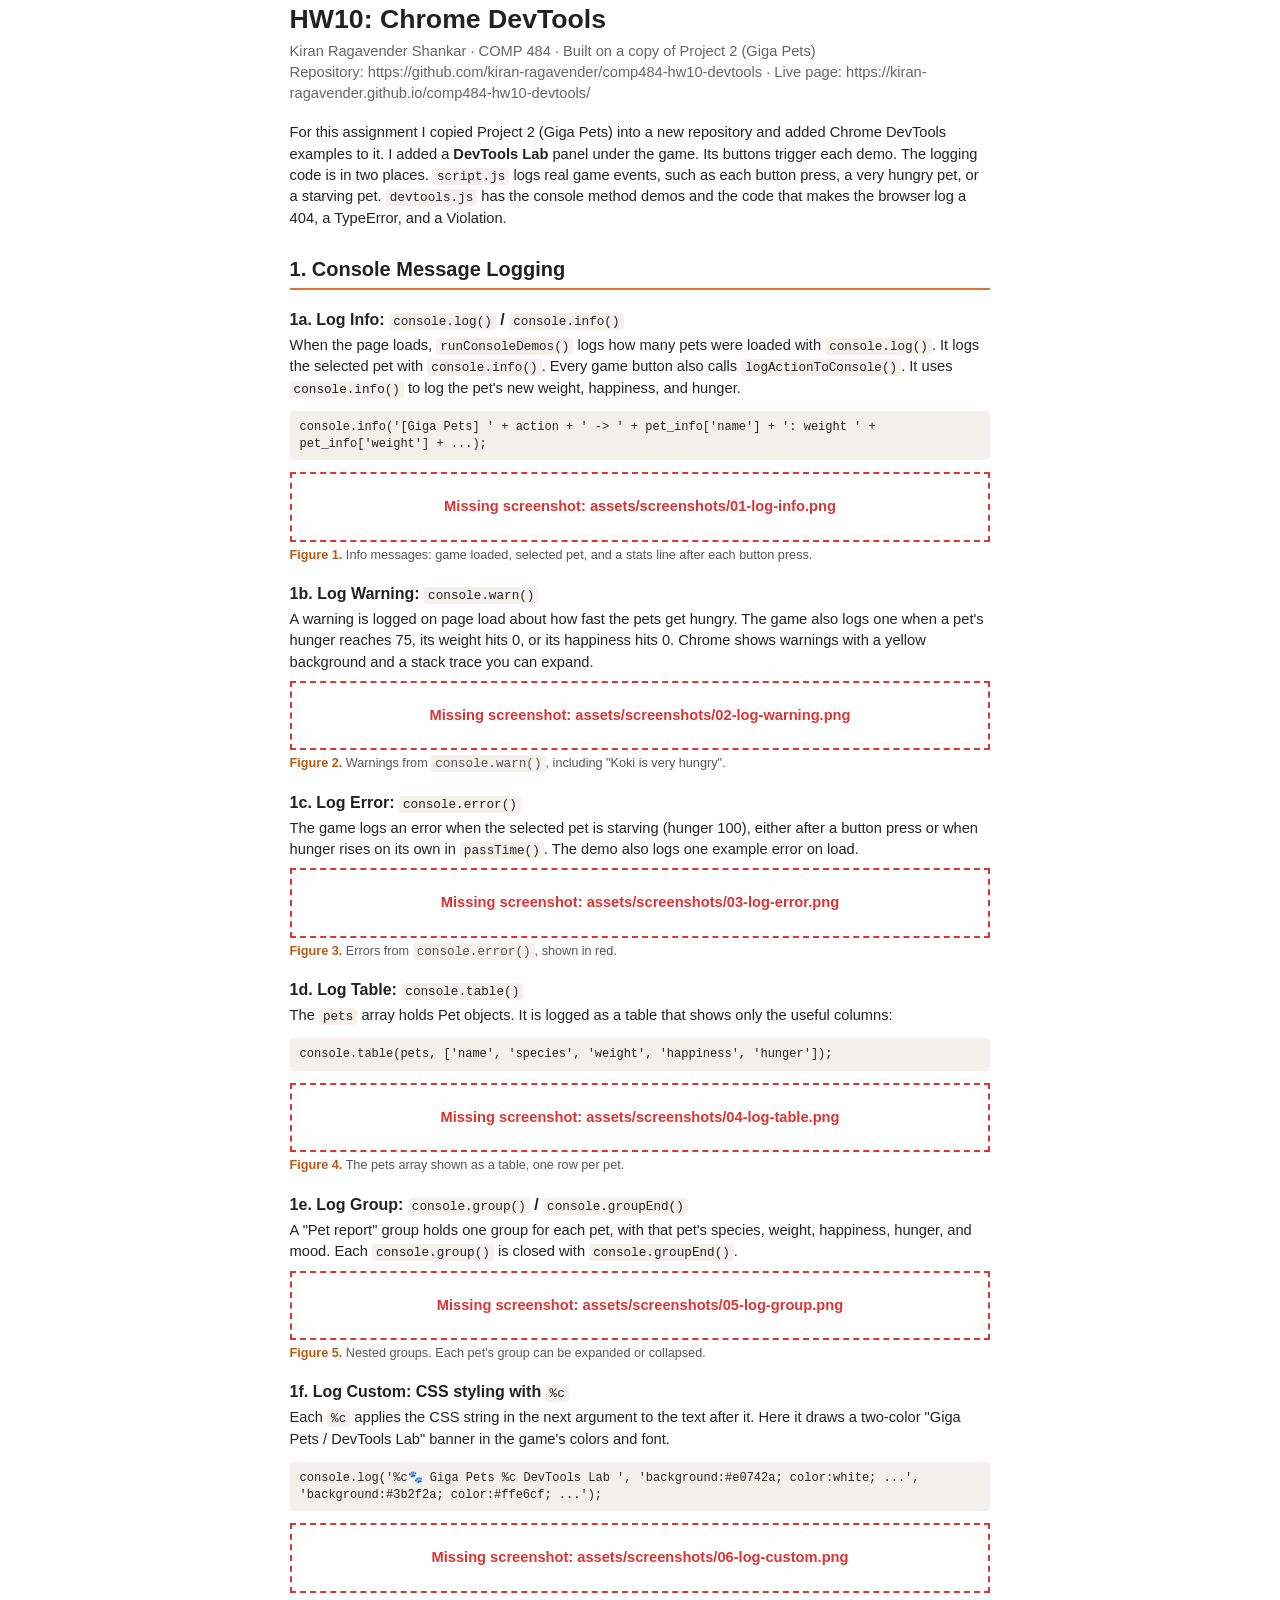
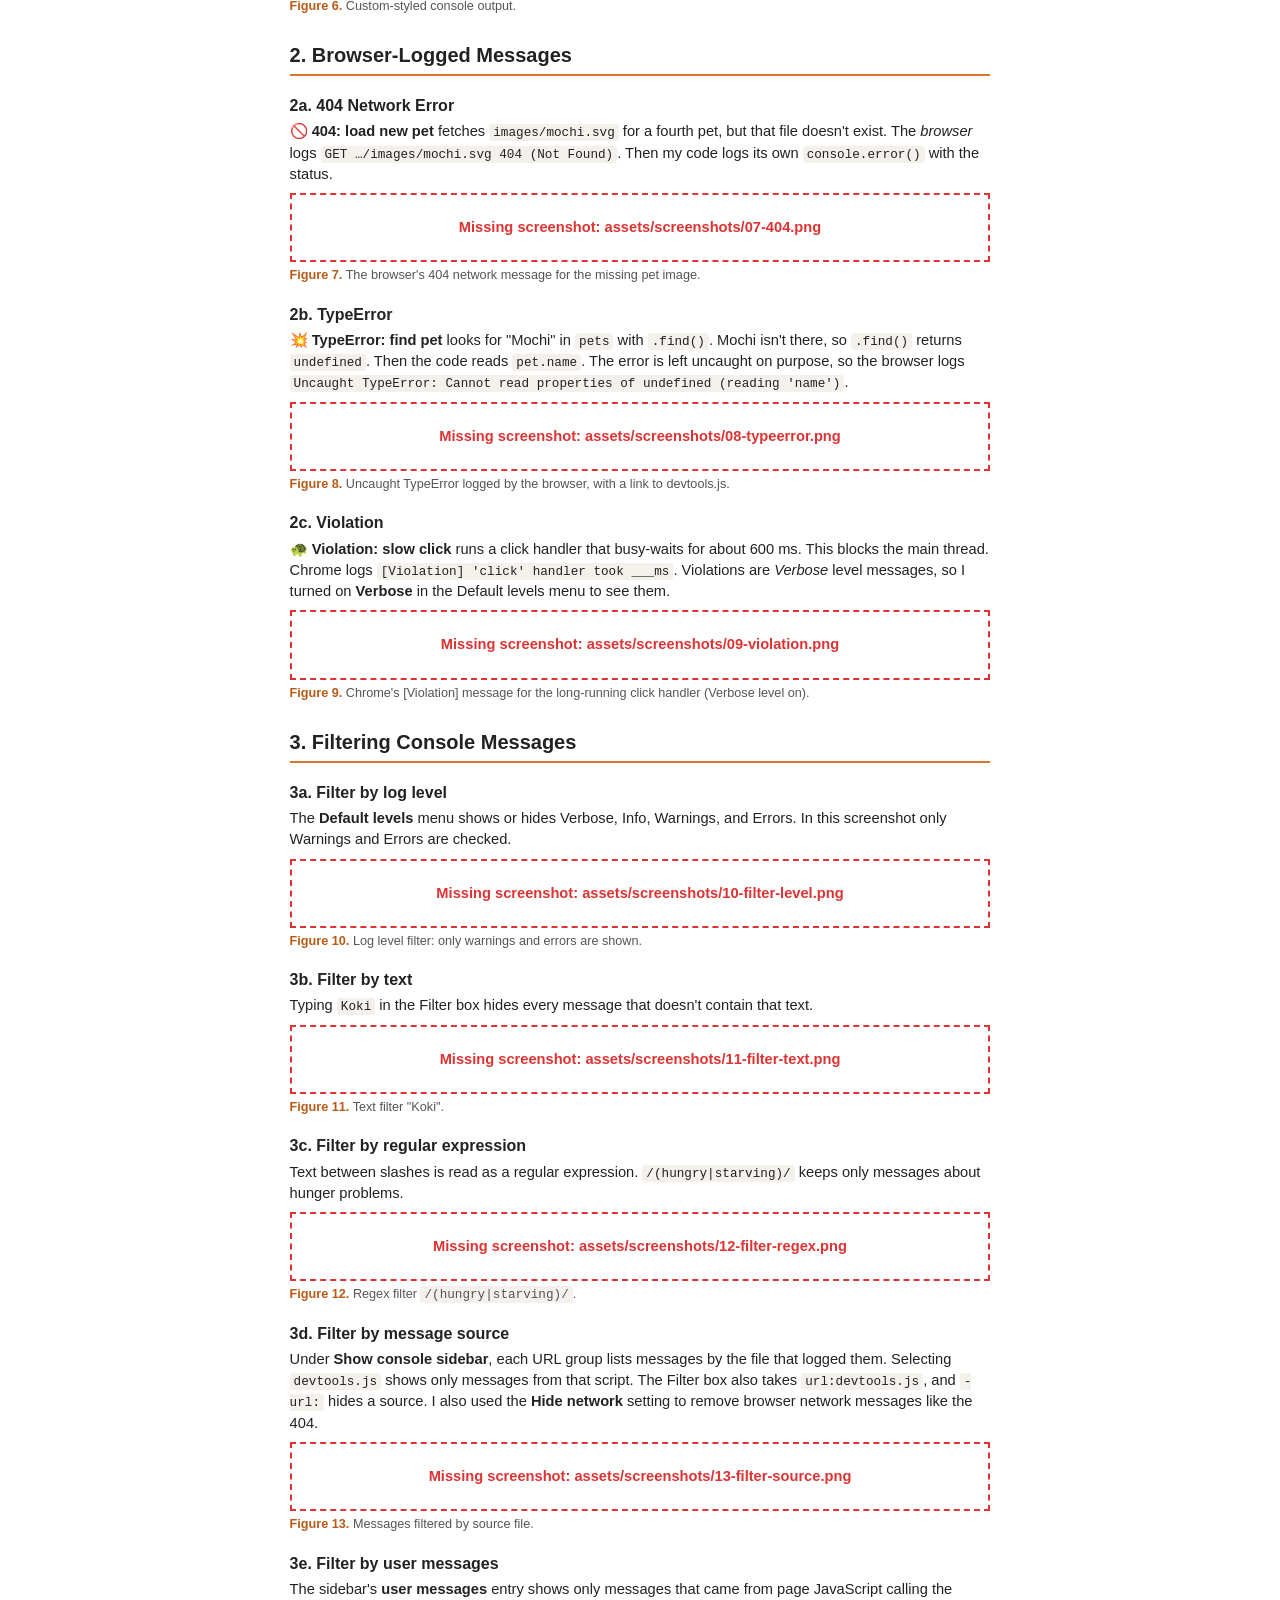
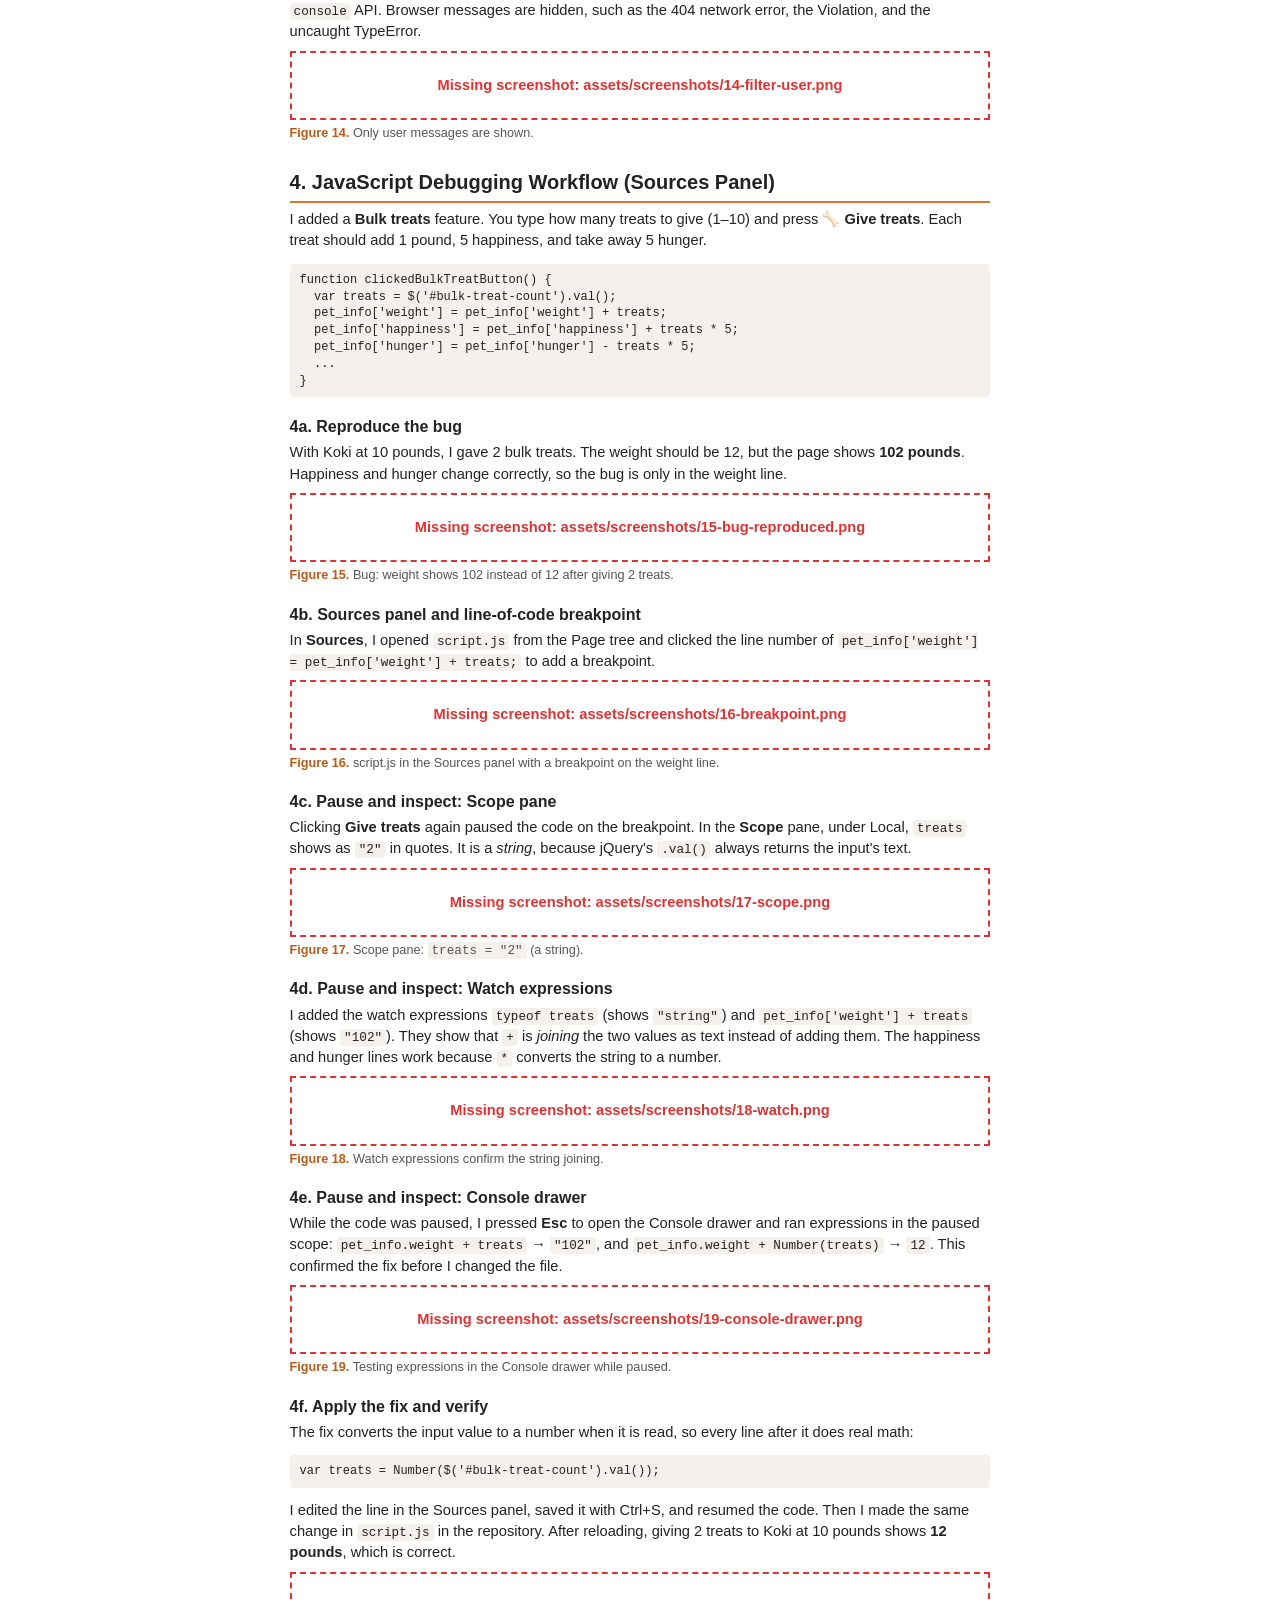
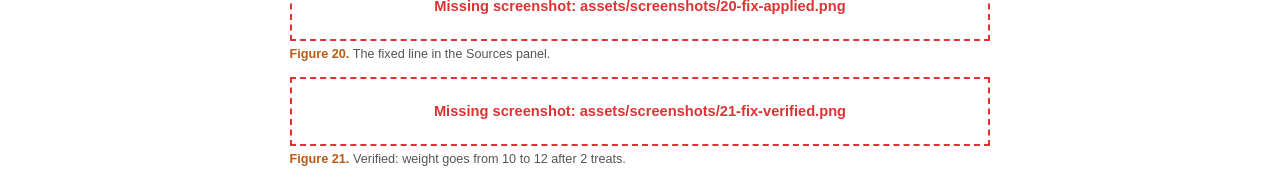
==== assets/hw10-report.html @ 225e3720 "Add Chrome DevTools console demos, browser-logged errors, and a debugging exercise" ====
<!DOCTYPE html>
<html lang="en">
<head>
<meta charset="utf-8">
<title>HW10 Chrome DevTools: Giga Pets</title>
<style>
  @page { size: letter; margin: 0.6in; }
  body { font: 11pt/1.45 "Segoe UI", Arial, sans-serif; color: #222; max-width: 7.3in; margin: 0 auto; }
  h1 { font-size: 20pt; margin: 0 0 2px; }
  .meta { color: #666; margin: 0 0 18px; }
  h2 { font-size: 15pt; margin: 26px 0 6px; padding-bottom: 4px; border-bottom: 2px solid #e0742a; break-after: avoid; }
  h3 { font-size: 12pt; margin: 18px 0 4px; break-after: avoid; }
  p, li { margin: 4px 0; }
  code { font: 9.5pt Consolas, monospace; background: #f4f0ec; padding: 1px 4px; border-radius: 3px; }
  pre { font: 9pt/1.4 Consolas, monospace; background: #f4f0ec; padding: 8px 10px; border-radius: 4px; white-space: pre-wrap; break-inside: avoid; }
  figure { margin: 8px 0 14px; break-inside: avoid; }
  figure img { display: block; max-width: 100%; max-height: 5.2in; border: 1px solid #bbb; }
  figcaption { font-size: 9.5pt; color: #555; margin-top: 4px; }
  figcaption b { color: #b95a17; }
  .missing { padding: 22px; border: 2px dashed #d33; color: #d33; font-weight: 600; text-align: center; }
  table { border-collapse: collapse; font-size: 10pt; }
  td, th { border: 1px solid #ccc; padding: 3px 8px; text-align: left; }
</style>
</head>
<body>

<h1>HW10: Chrome DevTools</h1>
<p class="meta">Kiran Ragavender Shankar · COMP 484 · Built on a copy of Project 2 (Giga Pets)<br>
Repository: https://github.com/kiran-ragavender/comp484-hw10-devtools ·
Live page: https://kiran-ragavender.github.io/comp484-hw10-devtools/</p>

<p>For this assignment I copied Project 2 (Giga Pets) into a new repository and added Chrome DevTools examples to it.
I added a <b>DevTools Lab</b> panel under the game. Its buttons trigger each demo.
The logging code is in two places. <code>script.js</code> logs real game events, such as each button press, a very hungry pet, or a starving pet.
<code>devtools.js</code> has the console method demos and the code that makes the browser log a 404, a TypeError, and a Violation.</p>

<!-- ============================================================ -->
<h2>1. Console Message Logging</h2>

<h3>1a. Log Info: <code>console.log()</code> / <code>console.info()</code></h3>
<p>When the page loads, <code>runConsoleDemos()</code> logs how many pets were loaded with <code>console.log()</code>. It logs the selected pet with <code>console.info()</code>.
Every game button also calls <code>logActionToConsole()</code>. It uses <code>console.info()</code> to log the pet's new weight, happiness, and hunger.</p>
<pre>console.info('[Giga Pets] ' + action + ' -&gt; ' + pet_info['name'] + ': weight ' + pet_info['weight'] + ...);</pre>
<figure><img src="screenshots/01-log-info.png"><figcaption><b>Figure 1.</b> Info messages: game loaded, selected pet, and a stats line after each button press.</figcaption></figure>

<h3>1b. Log Warning: <code>console.warn()</code></h3>
<p>A warning is logged on page load about how fast the pets get hungry. The game also logs one when a pet's hunger reaches 75, its weight hits 0, or its happiness hits 0.
Chrome shows warnings with a yellow background and a stack trace you can expand.</p>
<figure><img src="screenshots/02-log-warning.png"><figcaption><b>Figure 2.</b> Warnings from <code>console.warn()</code>, including "Koki is very hungry".</figcaption></figure>

<h3>1c. Log Error: <code>console.error()</code></h3>
<p>The game logs an error when the selected pet is starving (hunger 100), either after a button press or when hunger rises on its own in <code>passTime()</code>.
The demo also logs one example error on load.</p>
<figure><img src="screenshots/03-log-error.png"><figcaption><b>Figure 3.</b> Errors from <code>console.error()</code>, shown in red.</figcaption></figure>

<h3>1d. Log Table: <code>console.table()</code></h3>
<p>The <code>pets</code> array holds Pet objects. It is logged as a table that shows only the useful columns:</p>
<pre>console.table(pets, ['name', 'species', 'weight', 'happiness', 'hunger']);</pre>
<figure><img src="screenshots/04-log-table.png"><figcaption><b>Figure 4.</b> The pets array shown as a table, one row per pet.</figcaption></figure>

<h3>1e. Log Group: <code>console.group()</code> / <code>console.groupEnd()</code></h3>
<p>A "Pet report" group holds one group for each pet, with that pet's species, weight, happiness, hunger, and mood. Each <code>console.group()</code> is closed with <code>console.groupEnd()</code>.</p>
<figure><img src="screenshots/05-log-group.png"><figcaption><b>Figure 5.</b> Nested groups. Each pet's group can be expanded or collapsed.</figcaption></figure>

<h3>1f. Log Custom: CSS styling with <code>%c</code></h3>
<p>Each <code>%c</code> applies the CSS string in the next argument to the text after it. Here it draws a two-color "Giga Pets / DevTools Lab" banner in the game's colors and font.</p>
<pre>console.log('%c🐾 Giga Pets %c DevTools Lab ', 'background:#e0742a; color:white; ...', 'background:#3b2f2a; color:#ffe6cf; ...');</pre>
<figure><img src="screenshots/06-log-custom.png"><figcaption><b>Figure 6.</b> Custom-styled console output.</figcaption></figure>

<!-- ============================================================ -->
<h2>2. Browser-Logged Messages</h2>

<h3>2a. 404 Network Error</h3>
<p><b>🚫 404: load new pet</b> fetches <code>images/mochi.svg</code> for a fourth pet, but that file doesn't exist.
The <i>browser</i> logs <code>GET …/images/mochi.svg 404 (Not Found)</code>. Then my code logs its own <code>console.error()</code> with the status.</p>
<figure><img src="screenshots/07-404.png"><figcaption><b>Figure 7.</b> The browser's 404 network message for the missing pet image.</figcaption></figure>

<h3>2b. TypeError</h3>
<p><b>💥 TypeError: find pet</b> looks for "Mochi" in <code>pets</code> with <code>.find()</code>. Mochi isn't there, so <code>.find()</code> returns <code>undefined</code>.
Then the code reads <code>pet.name</code>. The error is left uncaught on purpose, so the browser logs
<code>Uncaught TypeError: Cannot read properties of undefined (reading 'name')</code>.</p>
<figure><img src="screenshots/08-typeerror.png"><figcaption><b>Figure 8.</b> Uncaught TypeError logged by the browser, with a link to devtools.js.</figcaption></figure>

<h3>2c. Violation</h3>
<p><b>🐢 Violation: slow click</b> runs a click handler that busy-waits for about 600 ms. This blocks the main thread.
Chrome logs <code>[Violation] 'click' handler took ___ms</code>.
Violations are <i>Verbose</i> level messages, so I turned on <b>Verbose</b> in the Default levels menu to see them.</p>
<figure><img src="screenshots/09-violation.png"><figcaption><b>Figure 9.</b> Chrome's [Violation] message for the long-running click handler (Verbose level on).</figcaption></figure>

<!-- ============================================================ -->
<h2>3. Filtering Console Messages</h2>

<h3>3a. Filter by log level</h3>
<p>The <b>Default levels</b> menu shows or hides Verbose, Info, Warnings, and Errors. In this screenshot only Warnings and Errors are checked.</p>
<figure><img src="screenshots/10-filter-level.png"><figcaption><b>Figure 10.</b> Log level filter: only warnings and errors are shown.</figcaption></figure>

<h3>3b. Filter by text</h3>
<p>Typing <code>Koki</code> in the Filter box hides every message that doesn't contain that text.</p>
<figure><img src="screenshots/11-filter-text.png"><figcaption><b>Figure 11.</b> Text filter "Koki".</figcaption></figure>

<h3>3c. Filter by regular expression</h3>
<p>Text between slashes is read as a regular expression. <code>/(hungry|starving)/</code> keeps only messages about hunger problems.</p>
<figure><img src="screenshots/12-filter-regex.png"><figcaption><b>Figure 12.</b> Regex filter <code>/(hungry|starving)/</code>.</figcaption></figure>

<h3>3d. Filter by message source</h3>
<p>Under <b>Show console sidebar</b>, each URL group lists messages by the file that logged them. Selecting <code>devtools.js</code> shows only messages from that script.
The Filter box also takes <code>url:devtools.js</code>, and <code>-url:</code> hides a source.
I also used the <b>Hide network</b> setting to remove browser network messages like the 404.</p>
<figure><img src="screenshots/13-filter-source.png"><figcaption><b>Figure 13.</b> Messages filtered by source file.</figcaption></figure>

<h3>3e. Filter by user messages</h3>
<p>The sidebar's <b>user messages</b> entry shows only messages that came from page JavaScript calling the <code>console</code> API. Browser messages are hidden, such as the 404 network error, the Violation, and the uncaught TypeError.</p>
<figure><img src="screenshots/14-filter-user.png"><figcaption><b>Figure 14.</b> Only user messages are shown.</figcaption></figure>

<!-- ============================================================ -->
<h2>4. JavaScript Debugging Workflow (Sources Panel)</h2>

<p>I added a <b>Bulk treats</b> feature. You type how many treats to give (1–10) and press <b>🦴 Give treats</b>.
Each treat should add 1 pound, 5 happiness, and take away 5 hunger.</p>
<pre>function clickedBulkTreatButton() {
  var treats = $('#bulk-treat-count').val();
  pet_info['weight'] = pet_info['weight'] + treats;
  pet_info['happiness'] = pet_info['happiness'] + treats * 5;
  pet_info['hunger'] = pet_info['hunger'] - treats * 5;
  ...
}</pre>

<h3>4a. Reproduce the bug</h3>
<p>With Koki at 10 pounds, I gave 2 bulk treats. The weight should be 12, but the page shows <b>102 pounds</b>.
Happiness and hunger change correctly, so the bug is only in the weight line.</p>
<figure><img src="screenshots/15-bug-reproduced.png"><figcaption><b>Figure 15.</b> Bug: weight shows 102 instead of 12 after giving 2 treats.</figcaption></figure>

<h3>4b. Sources panel and line-of-code breakpoint</h3>
<p>In <b>Sources</b>, I opened <code>script.js</code> from the Page tree and clicked the line number of
<code>pet_info['weight'] = pet_info['weight'] + treats;</code> to add a breakpoint.</p>
<figure><img src="screenshots/16-breakpoint.png"><figcaption><b>Figure 16.</b> script.js in the Sources panel with a breakpoint on the weight line.</figcaption></figure>

<h3>4c. Pause and inspect: Scope pane</h3>
<p>Clicking <b>Give treats</b> again paused the code on the breakpoint. In the <b>Scope</b> pane, under Local, <code>treats</code> shows as <code>"2"</code> in quotes.
It is a <i>string</i>, because jQuery's <code>.val()</code> always returns the input's text.</p>
<figure><img src="screenshots/17-scope.png"><figcaption><b>Figure 17.</b> Scope pane: <code>treats = "2"</code> (a string).</figcaption></figure>

<h3>4d. Pause and inspect: Watch expressions</h3>
<p>I added the watch expressions <code>typeof treats</code> (shows <code>"string"</code>) and <code>pet_info['weight'] + treats</code> (shows <code>"102"</code>).
They show that <code>+</code> is <i>joining</i> the two values as text instead of adding them.
The happiness and hunger lines work because <code>*</code> converts the string to a number.</p>
<figure><img src="screenshots/18-watch.png"><figcaption><b>Figure 18.</b> Watch expressions confirm the string joining.</figcaption></figure>

<h3>4e. Pause and inspect: Console drawer</h3>
<p>While the code was paused, I pressed <b>Esc</b> to open the Console drawer and ran expressions in the paused scope:
<code>pet_info.weight + treats</code> → <code>"102"</code>, and <code>pet_info.weight + Number(treats)</code> → <code>12</code>. This confirmed the fix before I changed the file.</p>
<figure><img src="screenshots/19-console-drawer.png"><figcaption><b>Figure 19.</b> Testing expressions in the Console drawer while paused.</figcaption></figure>

<h3>4f. Apply the fix and verify</h3>
<p>The fix converts the input value to a number when it is read, so every line after it does real math:</p>
<pre>var treats = Number($('#bulk-treat-count').val());</pre>
<p>I edited the line in the Sources panel, saved it with Ctrl+S, and resumed the code. Then I made the same change in <code>script.js</code> in the repository.
After reloading, giving 2 treats to Koki at 10 pounds shows <b>12 pounds</b>, which is correct.</p>
<figure><img src="screenshots/20-fix-applied.png"><figcaption><b>Figure 20.</b> The fixed line in the Sources panel.</figcaption></figure>
<figure><img src="screenshots/21-fix-verified.png"><figcaption><b>Figure 21.</b> Verified: weight goes from 10 to 12 after 2 treats.</figcaption></figure>

<script>
  // Shows a red box in place of any screenshot that hasn't been added yet
  document.querySelectorAll('figure img').forEach(function (img) {
    function markMissing() {
      var box = document.createElement('div');
      box.className = 'missing';
      box.textContent = 'Missing screenshot: assets/' + img.getAttribute('src');
      img.replaceWith(box);
    }
    if (img.complete && img.naturalWidth === 0) markMissing();
    else img.addEventListener('error', markMissing);
  });
</script>
</body>
</html>
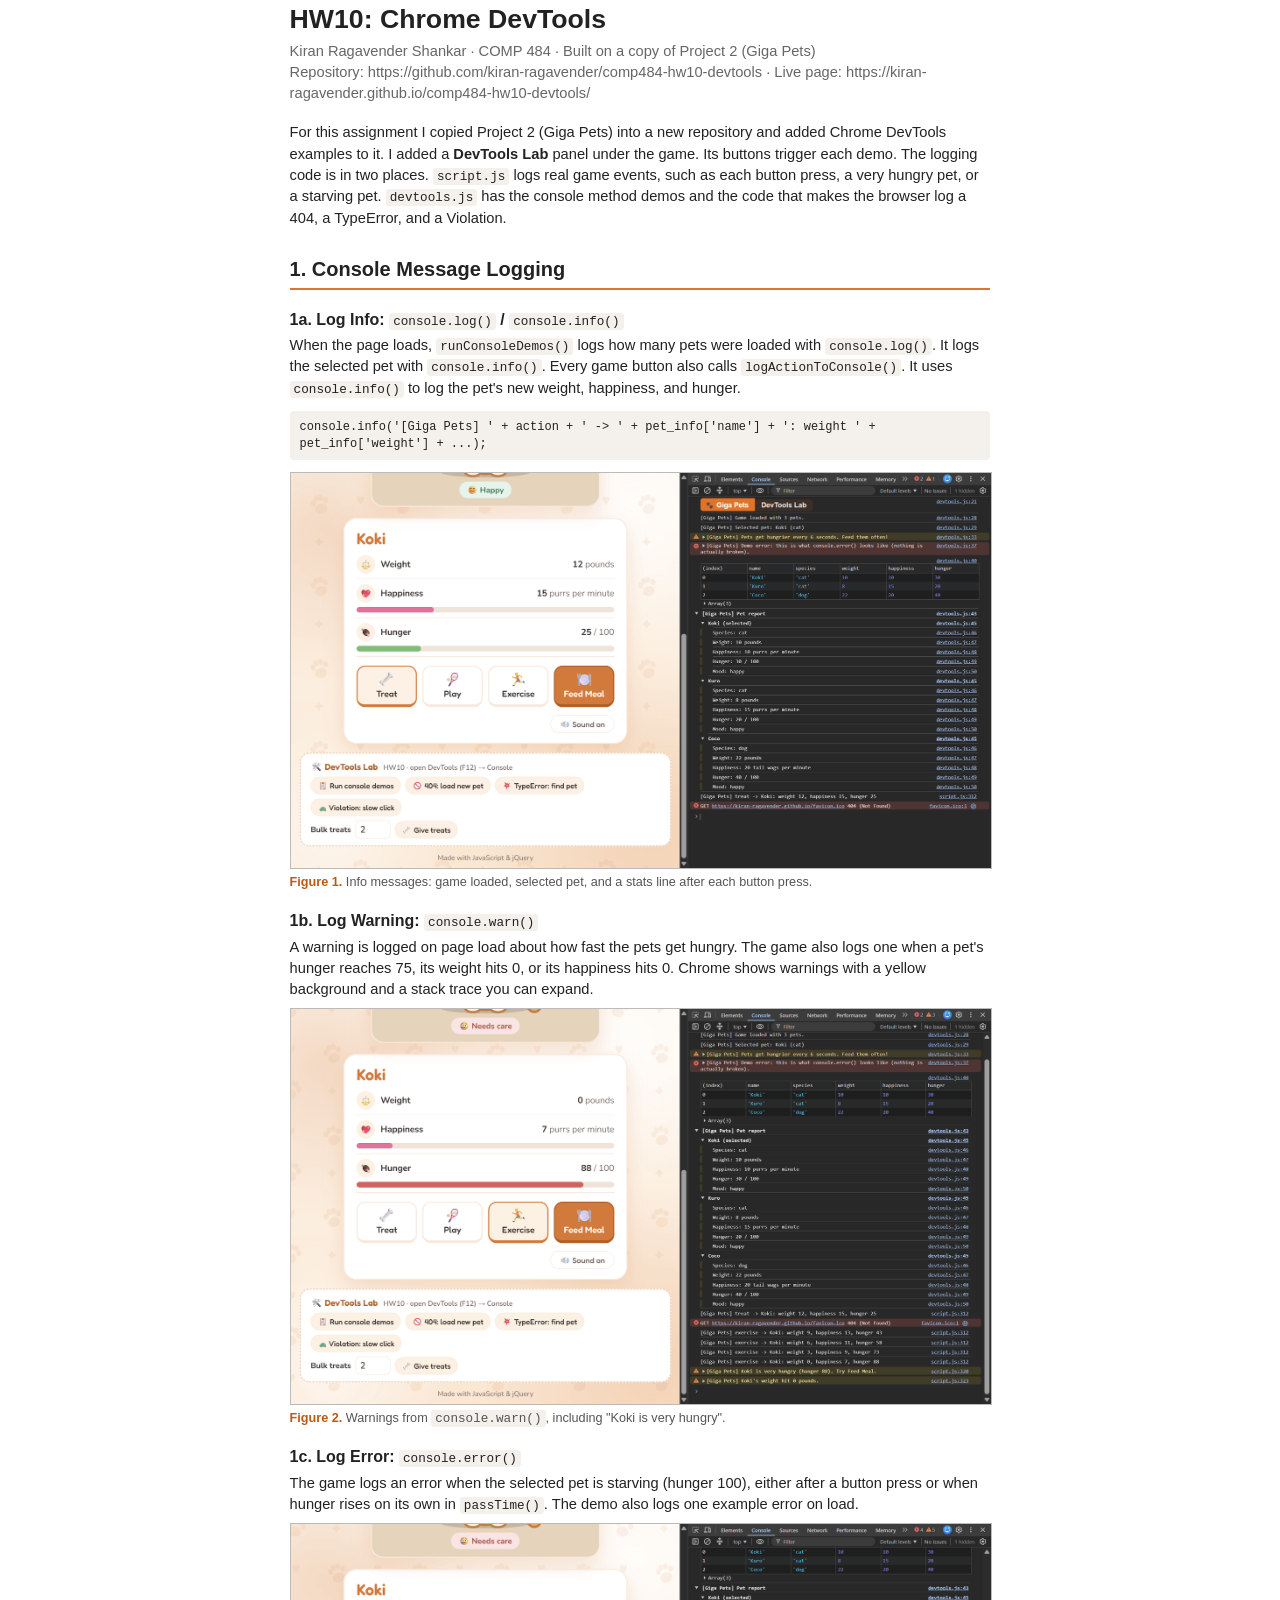
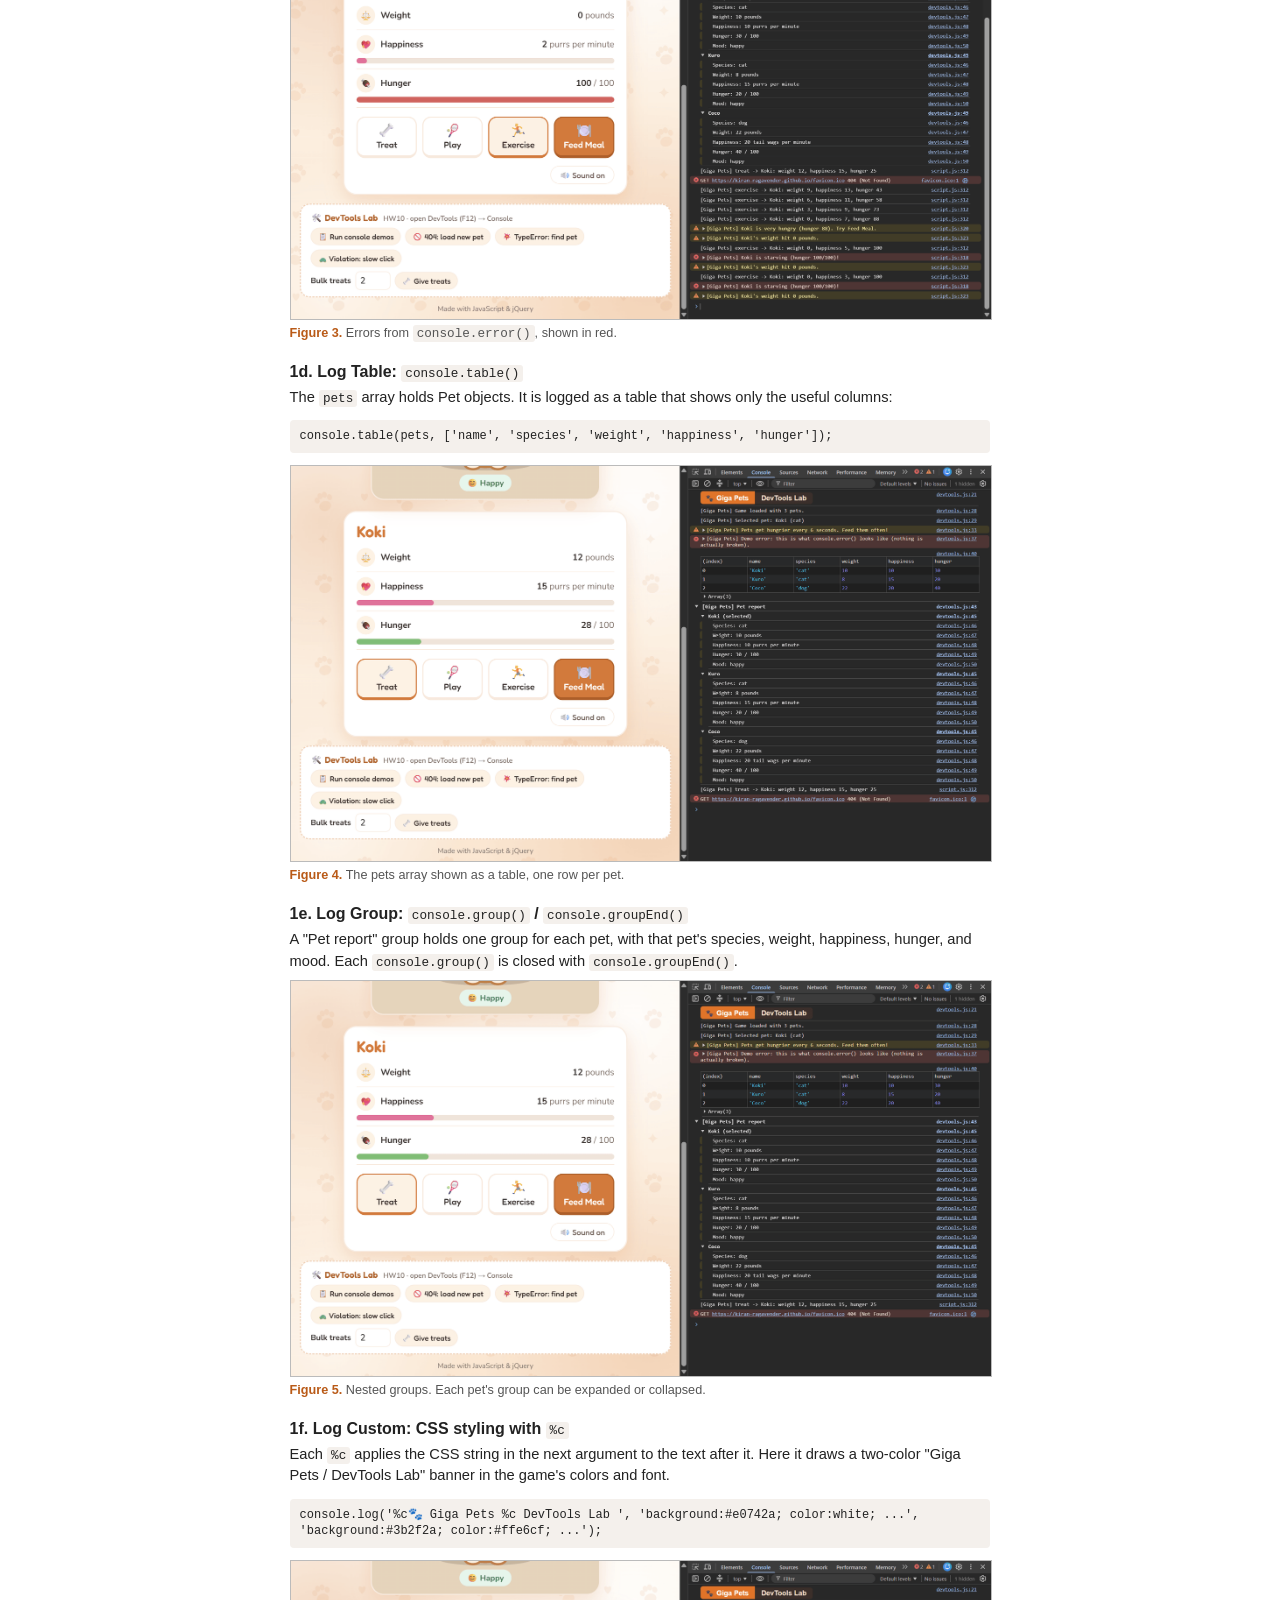
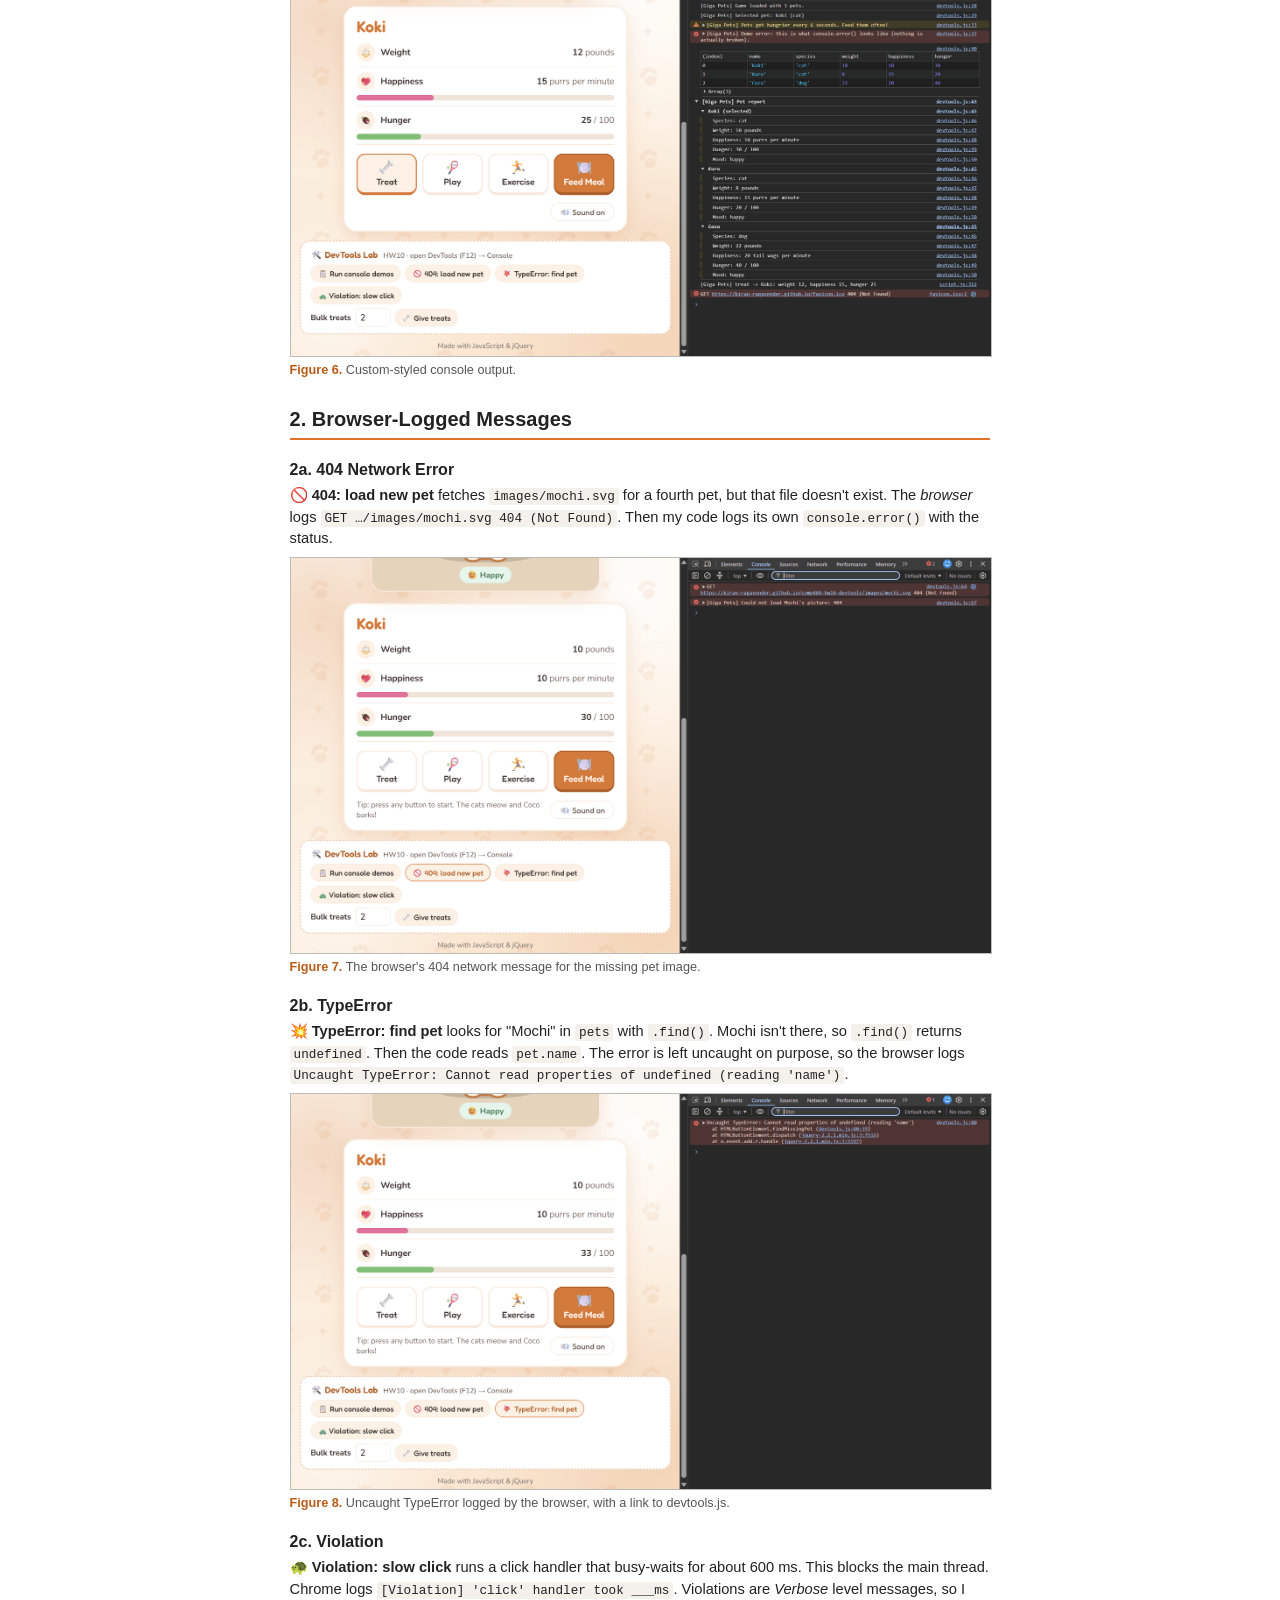
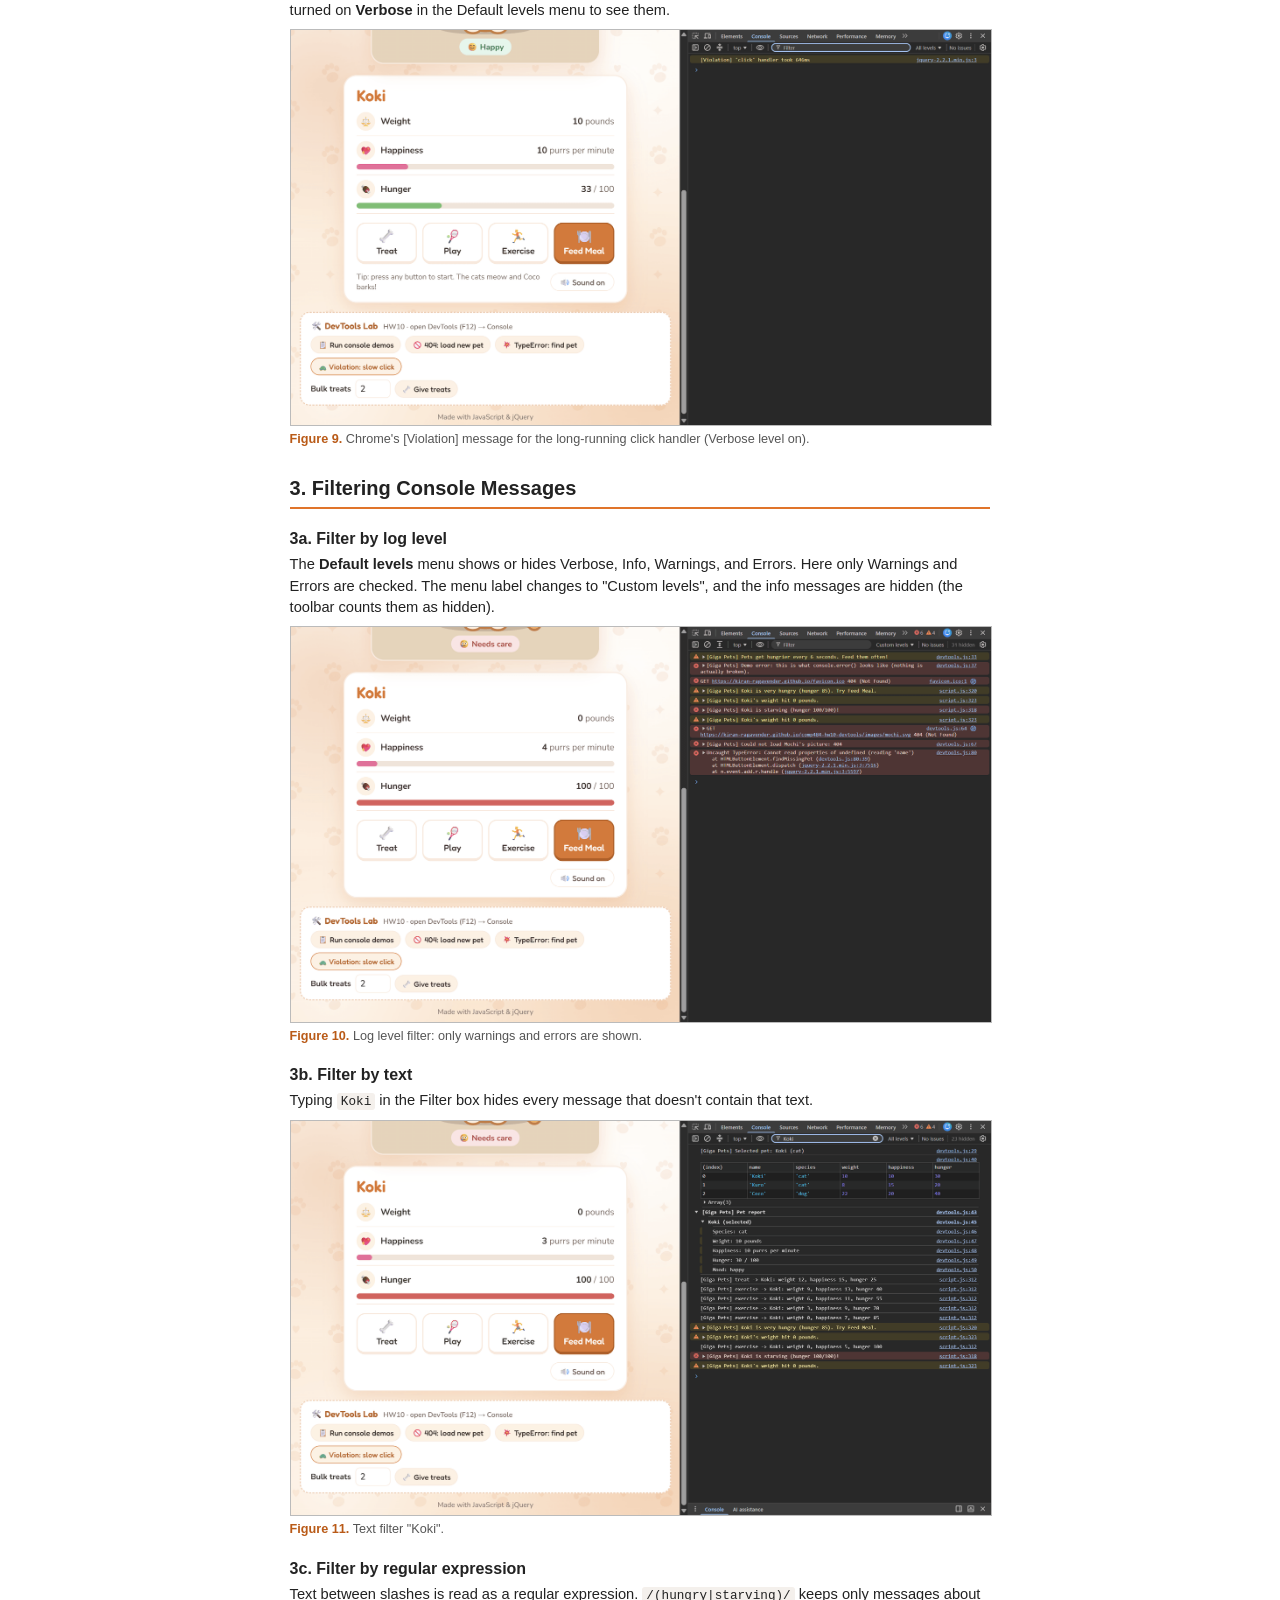
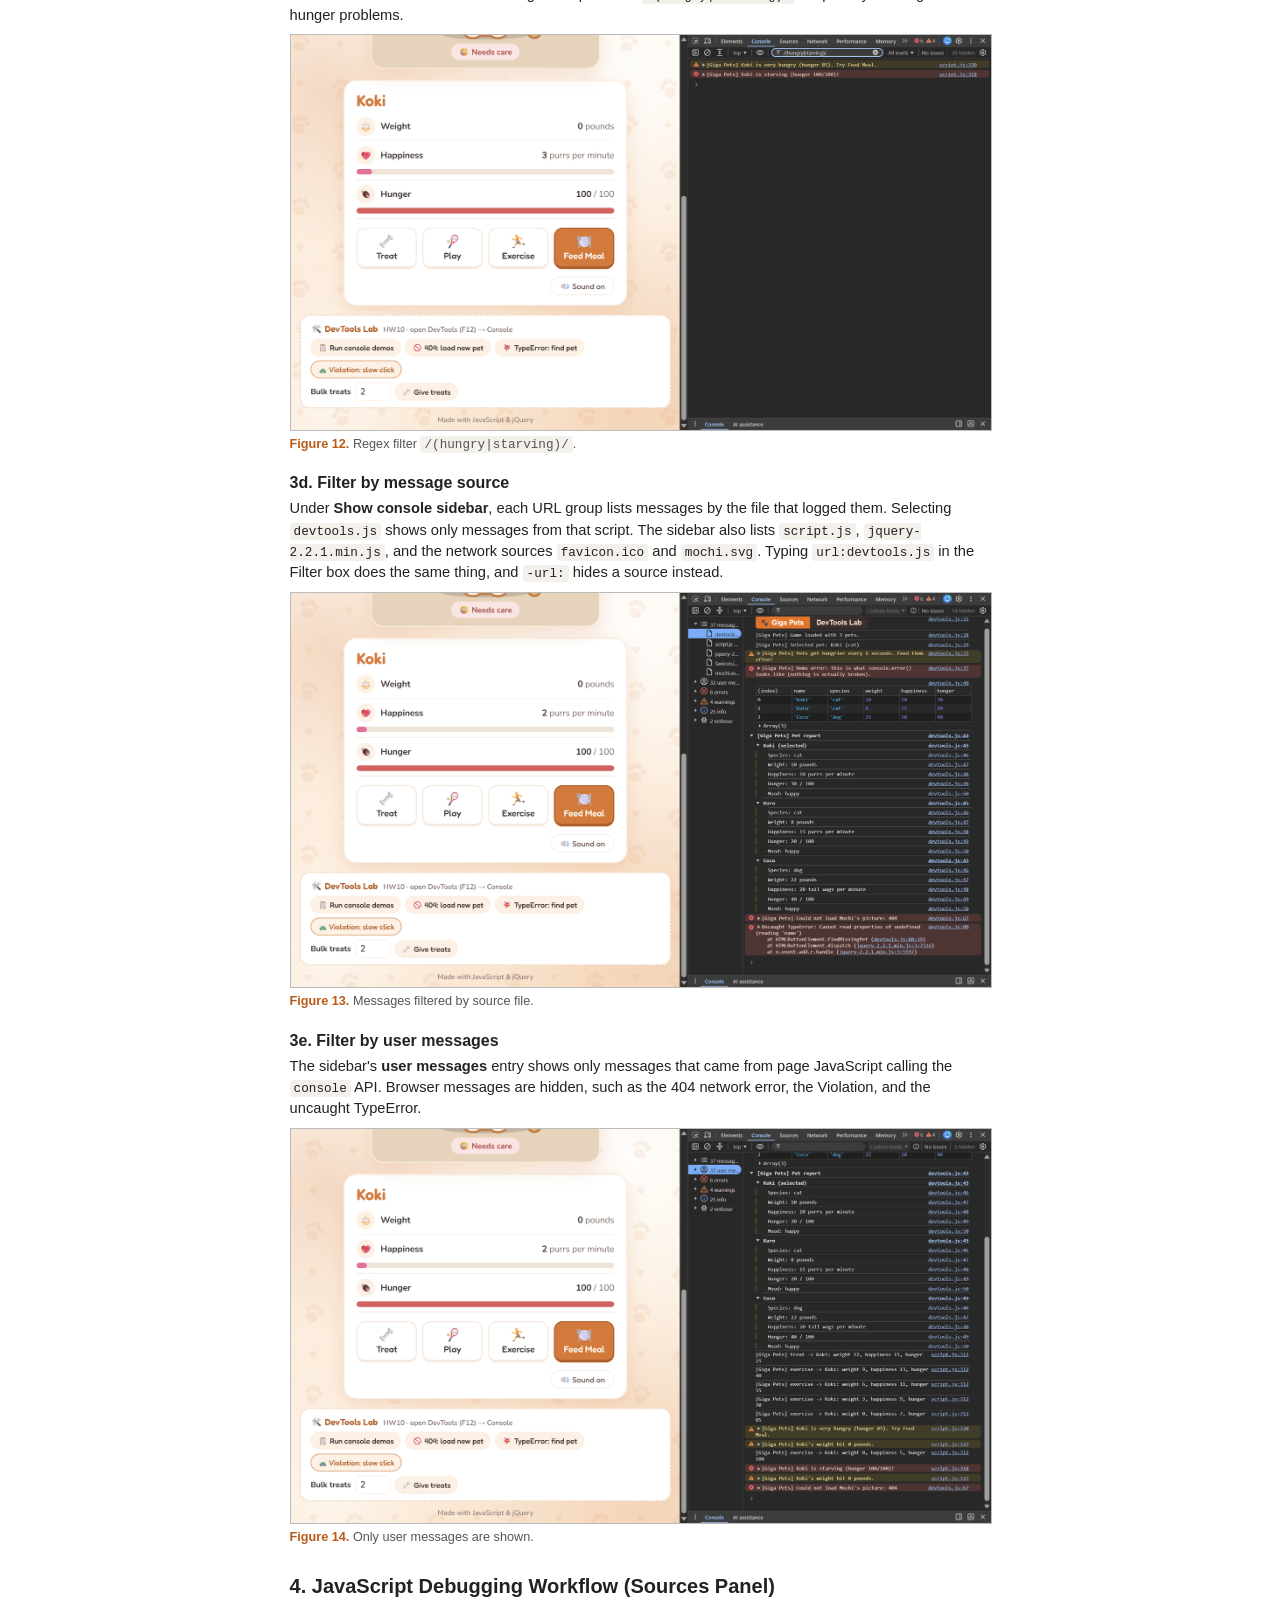
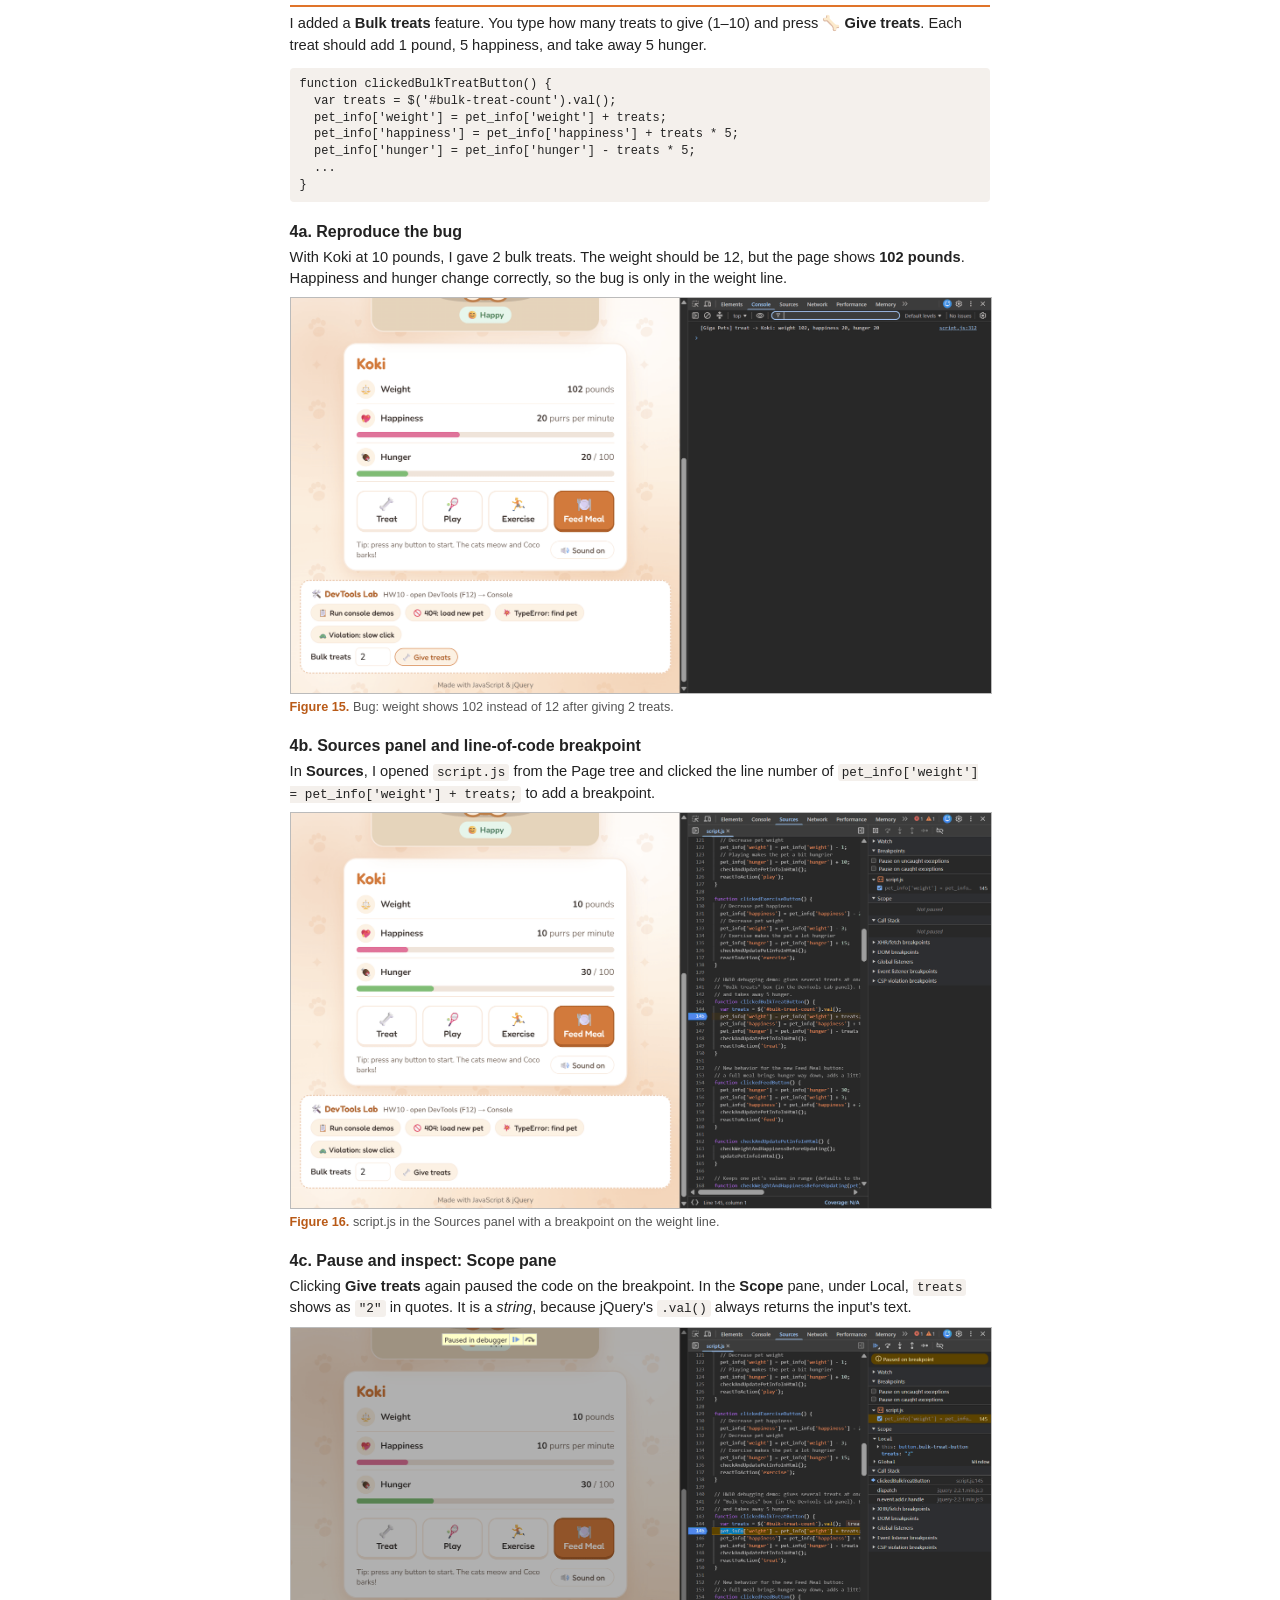
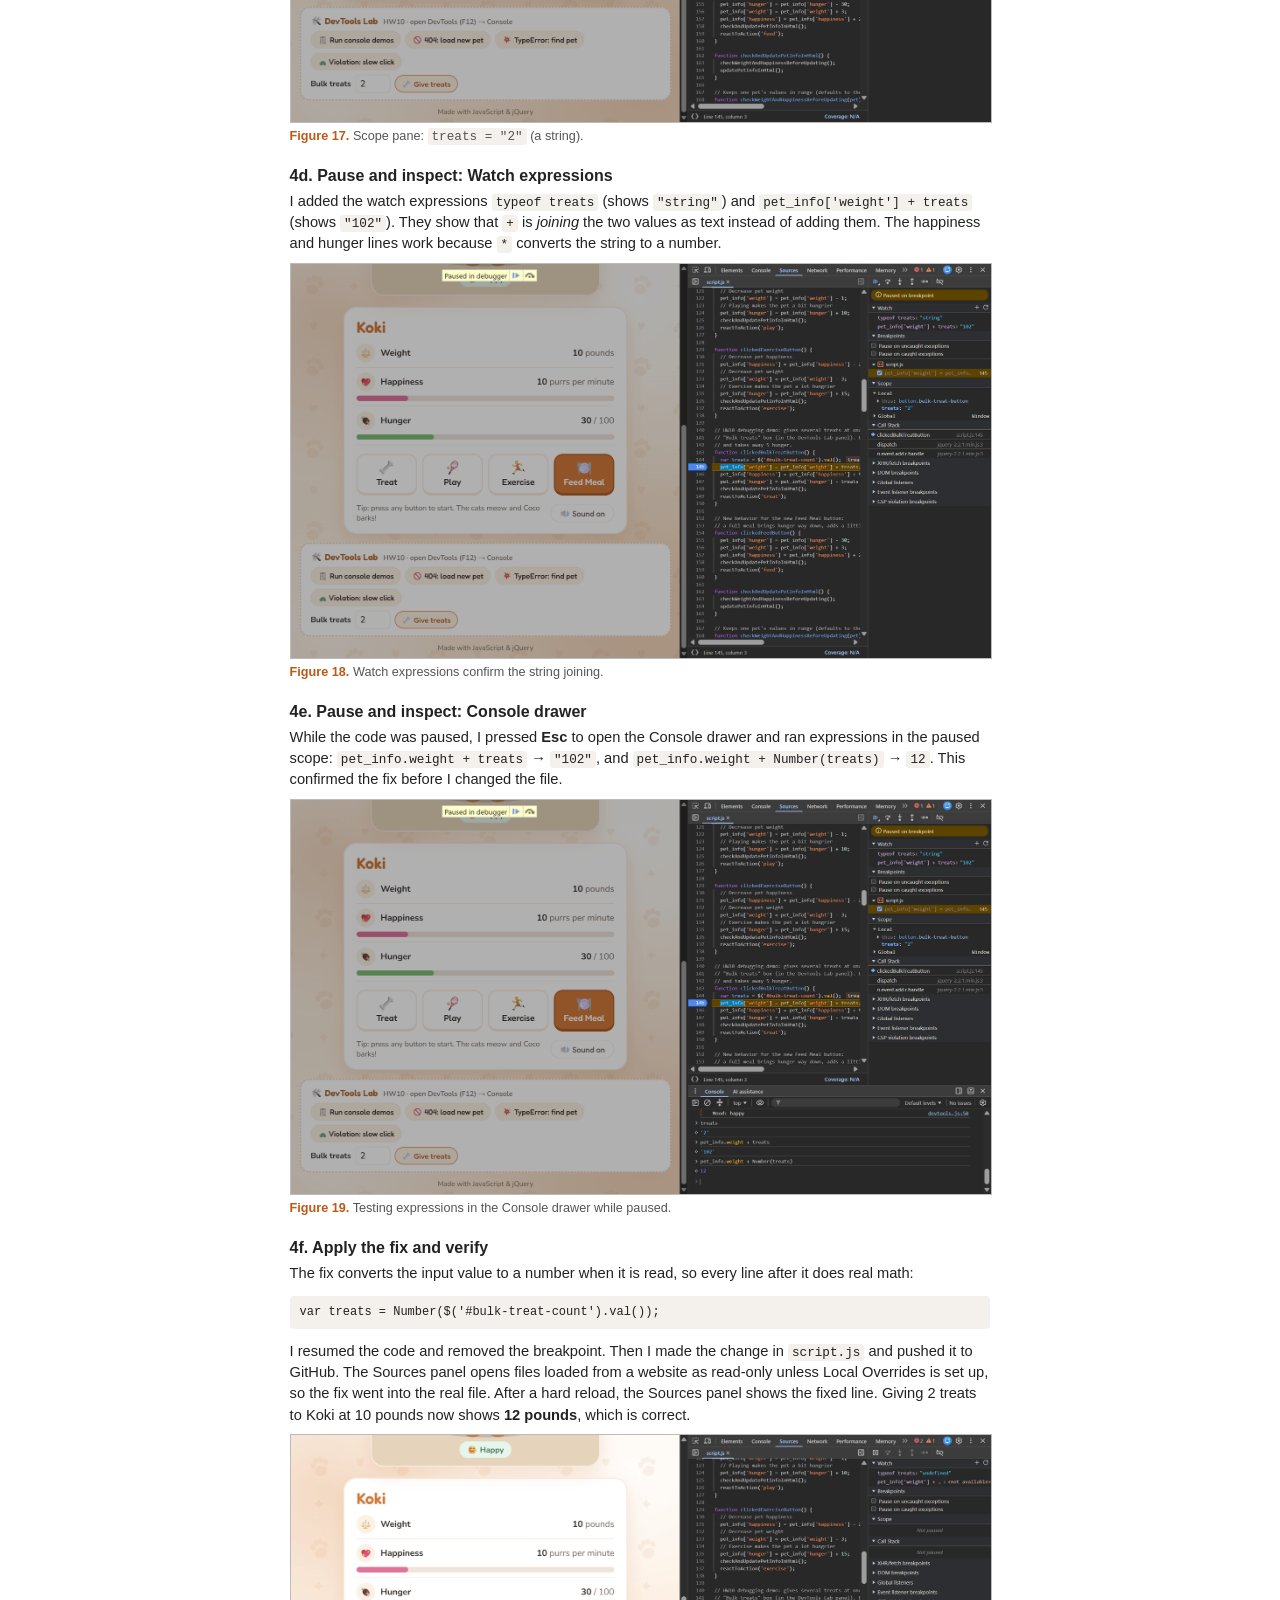
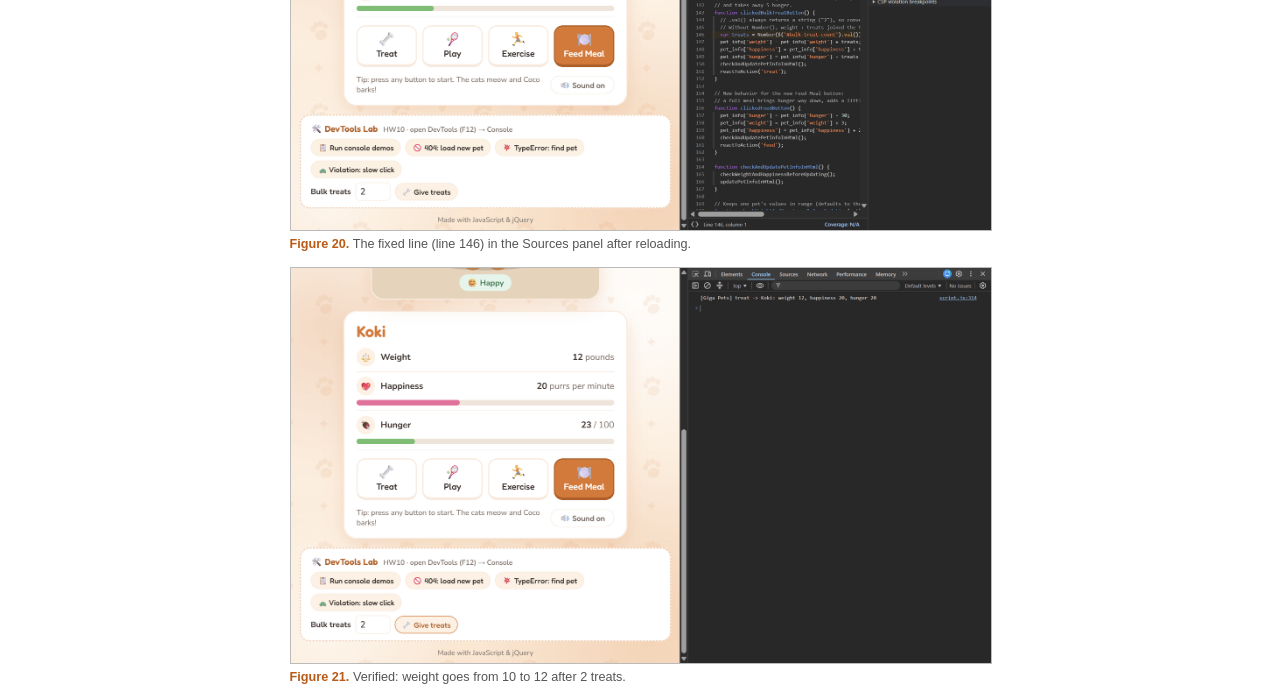
==== commit f6588881: "Add HW10 screenshots and PDF write-up" ====
--- a/assets/hw10-report.html
+++ b/assets/hw10-report.html
@@ -91,7 +91,8 @@
 <h2>3. Filtering Console Messages</h2>
 
 <h3>3a. Filter by log level</h3>
-<p>The <b>Default levels</b> menu shows or hides Verbose, Info, Warnings, and Errors. In this screenshot only Warnings and Errors are checked.</p>
+<p>The <b>Default levels</b> menu shows or hides Verbose, Info, Warnings, and Errors. Here only Warnings and Errors are checked.
+The menu label changes to "Custom levels", and the info messages are hidden (the toolbar counts them as hidden).</p>
 <figure><img src="screenshots/10-filter-level.png"><figcaption><b>Figure 10.</b> Log level filter: only warnings and errors are shown.</figcaption></figure>
 
 <h3>3b. Filter by text</h3>
@@ -104,8 +105,8 @@
 
 <h3>3d. Filter by message source</h3>
 <p>Under <b>Show console sidebar</b>, each URL group lists messages by the file that logged them. Selecting <code>devtools.js</code> shows only messages from that script.
-The Filter box also takes <code>url:devtools.js</code>, and <code>-url:</code> hides a source.
-I also used the <b>Hide network</b> setting to remove browser network messages like the 404.</p>
+The sidebar also lists <code>script.js</code>, <code>jquery-2.2.1.min.js</code>, and the network sources <code>favicon.ico</code> and <code>mochi.svg</code>.
+Typing <code>url:devtools.js</code> in the Filter box does the same thing, and <code>-url:</code> hides a source instead.</p>
 <figure><img src="screenshots/13-filter-source.png"><figcaption><b>Figure 13.</b> Messages filtered by source file.</figcaption></figure>
 
 <h3>3e. Filter by user messages</h3>
@@ -154,9 +155,10 @@
 <h3>4f. Apply the fix and verify</h3>
 <p>The fix converts the input value to a number when it is read, so every line after it does real math:</p>
 <pre>var treats = Number($('#bulk-treat-count').val());</pre>
-<p>I edited the line in the Sources panel, saved it with Ctrl+S, and resumed the code. Then I made the same change in <code>script.js</code> in the repository.
-After reloading, giving 2 treats to Koki at 10 pounds shows <b>12 pounds</b>, which is correct.</p>
-<figure><img src="screenshots/20-fix-applied.png"><figcaption><b>Figure 20.</b> The fixed line in the Sources panel.</figcaption></figure>
+<p>I resumed the code and removed the breakpoint. Then I made the change in <code>script.js</code> and pushed it to GitHub.
+The Sources panel opens files loaded from a website as read-only unless Local Overrides is set up, so the fix went into the real file.
+After a hard reload, the Sources panel shows the fixed line. Giving 2 treats to Koki at 10 pounds now shows <b>12 pounds</b>, which is correct.</p>
+<figure><img src="screenshots/20-fix-applied.png"><figcaption><b>Figure 20.</b> The fixed line (line 146) in the Sources panel after reloading.</figcaption></figure>
 <figure><img src="screenshots/21-fix-verified.png"><figcaption><b>Figure 21.</b> Verified: weight goes from 10 to 12 after 2 treats.</figcaption></figure>
 
 <script>
